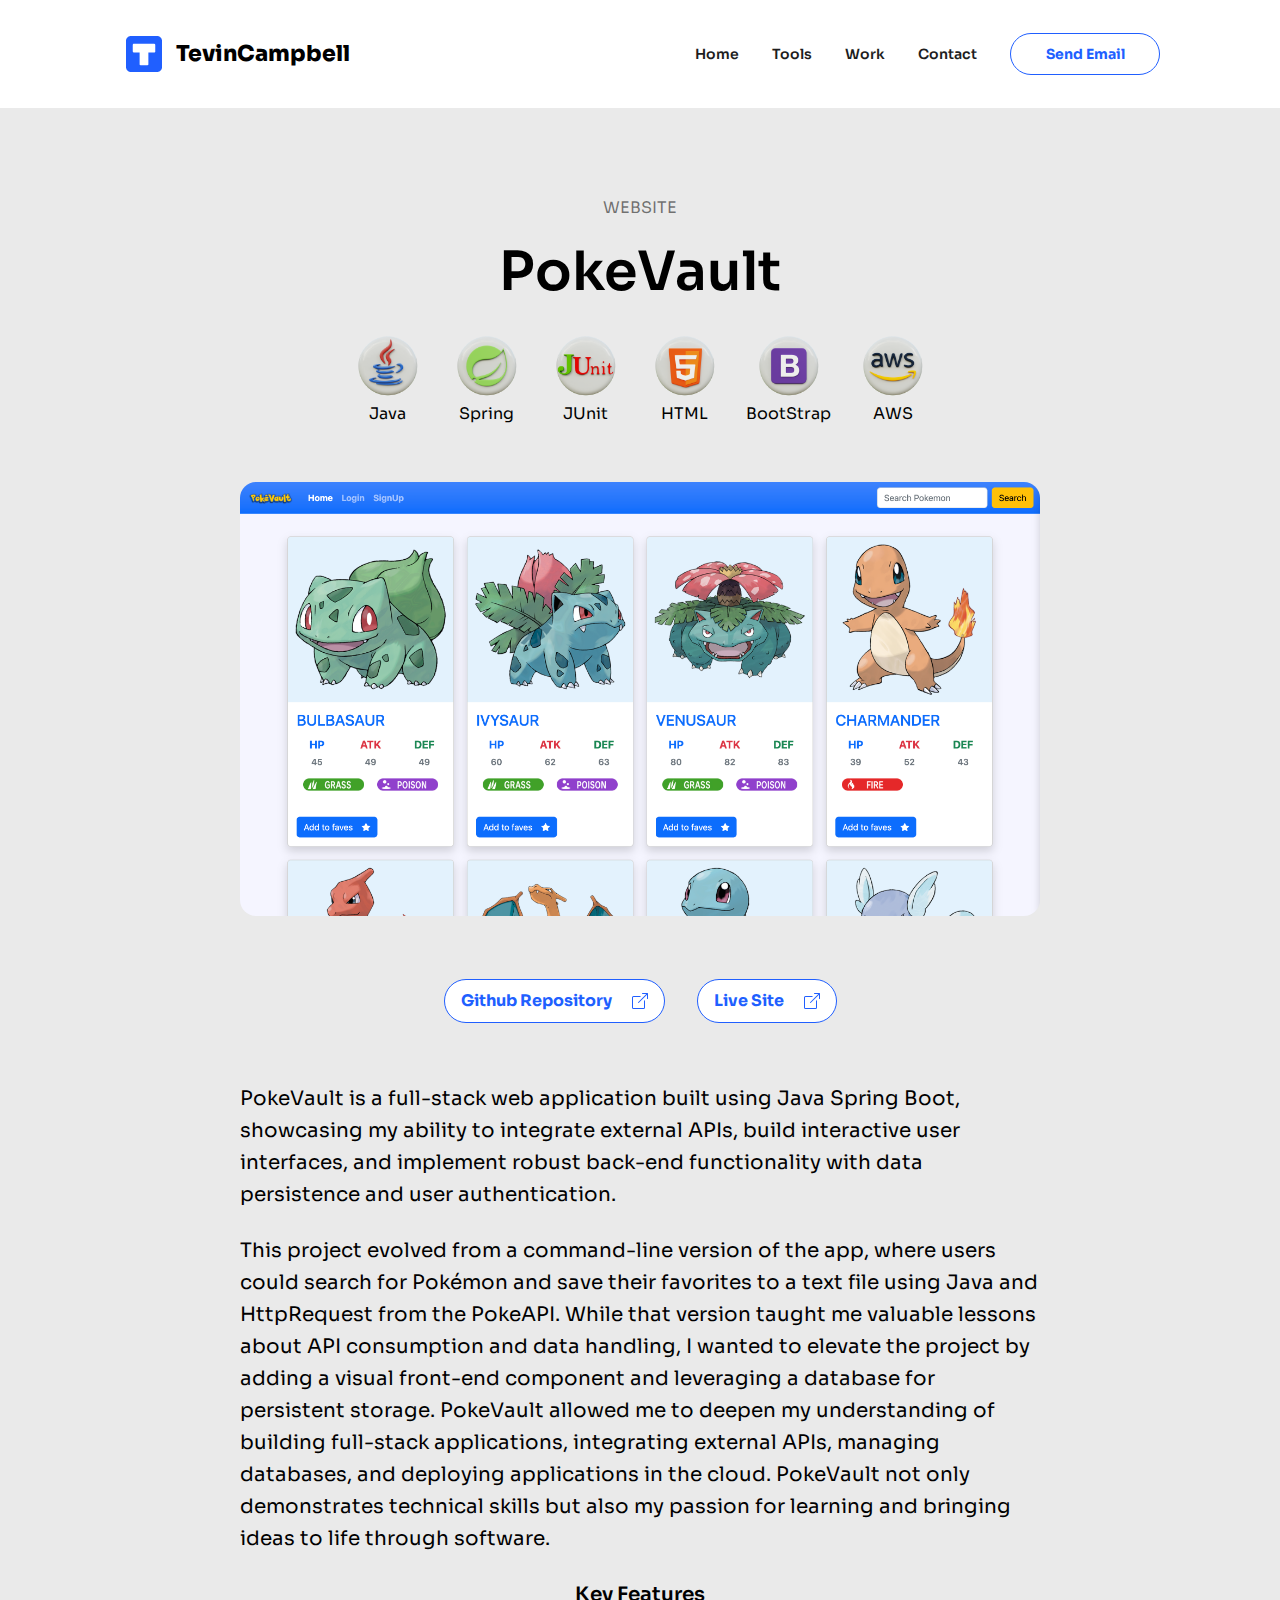
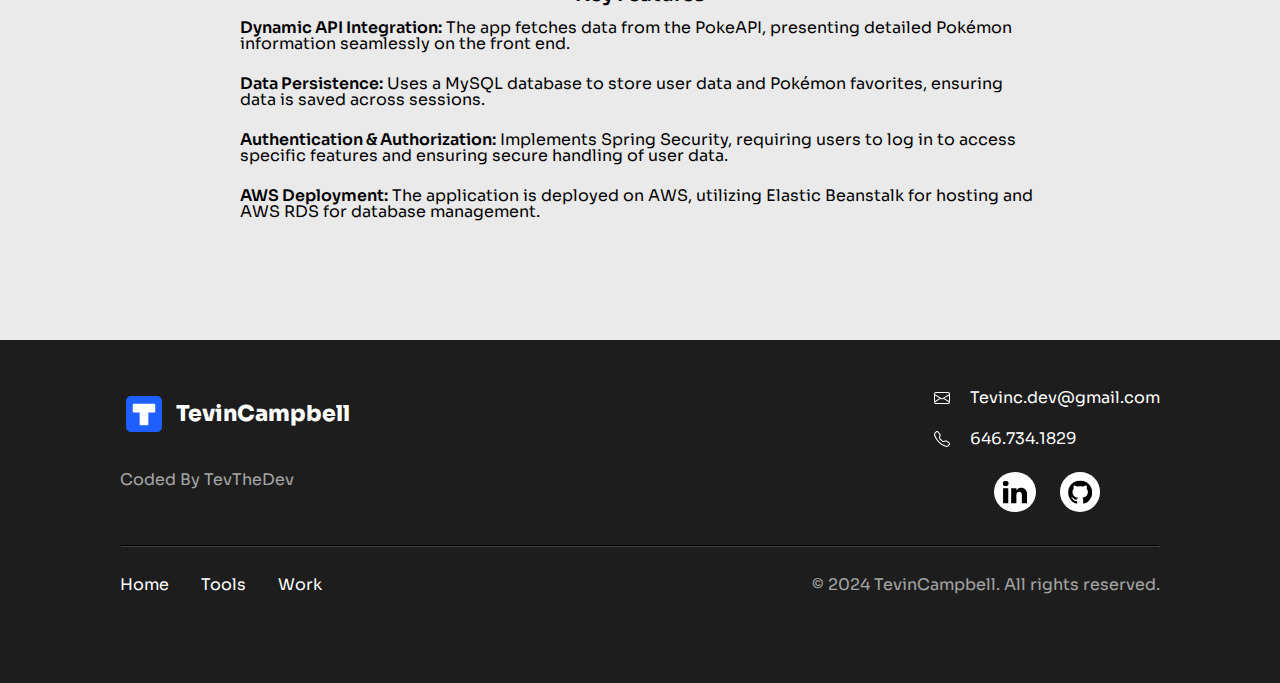
==== pokevault.html @ fb7ffdbb "Add project styles and layout enhancements for project section" ====
<!DOCTYPE html>
<html lang="en">
  <head>
    <meta charset="UTF-8" />
    <meta name="viewport" content="width=device-width, initial-scale=1.0" />
    <link rel="stylesheet" href="css/styles.css" />
    <link rel="stylesheet" href="css/project-styles.css" />

    <link rel="shortcut icon" href="images/tev-logo.png" type="image/x-icon" />
    <title>PokeVault</title>
  </head>
  <body>
    <nav>
      <div class="container" id="navbar">
        <div class="nav-left">
          <img src="images/tev-logo.png" alt="" />
          <p>TevinCampbell</p>
        </div>
        <div class="nav-right">
          <ul class="navbar-links">
            <li><a href="#">Home</a></li>
            <li><a href="#tools">Tools</a></li>
            <li><a href="#projects">Work</a></li>
            <li><a href="#contact">Contact</a></li>
            <li>
              <a href="mailto:tevinc.dev@gmail.com" class="email-btn"
                >Send Email</a
              >
            </li>
          </ul>
          <div class="hamburger">
            <span class="bar"></span>
            <span class="bar"></span>
            <span class="bar"></span>
          </div>
        </div>
      </div>
    </nav>
    <main>
      <div class="main-container">
        <div class="project-container">
          <p class="project-type">WEBSITE</p>
          <h1>PokeVault</h1>
          <div class="project-tools">
            <div class="project-tool">
              <img src="images/java.png" alt="" />
              <p>Java</p>
            </div>
            <div class="project-tool">
              <img src="images/spring.png" alt="" />
              <p>Spring</p>
            </div>
            <div class="project-tool">
              <img src="/images/junit.png" alt="" />
              <p>JUnit</p>
            </div>
            <div class="project-tool">
              <img src="images/html.png" alt="" />
              <p>HTML</p>
            </div>
            <div class="project-tool">
              <img src="images/bootstrap.png" alt="" />
              <p>BootStrap</p>
            </div>
            <div class="project-tool">
              <img src="images/aws.png" alt="" />
              <p>AWS</p>
            </div>
          </div>
          <img src="images/pokedex-ss.png" alt="" class="project-img" />
          <div class="project-links">
            <a href="https://github.com/SidwellCampbell/PokeVault"
              >Github Repository<svg
                xmlns="http://www.w3.org/2000/svg"
                width="16"
                height="16"
                fill="currentColor"
                class="bi bi-box-arrow-up-right"
                viewBox="0 0 16 16"
              >
                <path
                  fill-rule="evenodd"
                  d="M8.636 3.5a.5.5 0 0 0-.5-.5H1.5A1.5 1.5 0 0 0 0 4.5v10A1.5 1.5 0 0 0 1.5 16h10a1.5 1.5 0 0 0 1.5-1.5V7.864a.5.5 0 0 0-1 0V14.5a.5.5 0 0 1-.5.5h-10a.5.5 0 0 1-.5-.5v-10a.5.5 0 0 1 .5-.5h6.636a.5.5 0 0 0 .5-.5"
                />
                <path
                  fill-rule="evenodd"
                  d="M16 .5a.5.5 0 0 0-.5-.5h-5a.5.5 0 0 0 0 1h3.793L6.146 9.146a.5.5 0 1 0 .708.708L15 1.707V5.5a.5.5 0 0 0 1 0z"
                /></svg
            ></a>
            <a
              href="http://pokevault-env-1.eba-rbgrgpij.us-east-2.elasticbeanstalk.com/"
              >Live Site<svg
                xmlns="http://www.w3.org/2000/svg"
                width="16"
                height="16"
                fill="currentColor"
                class="bi bi-box-arrow-up-right"
                viewBox="0 0 16 16"
              >
                <path
                  fill-rule="evenodd"
                  d="M8.636 3.5a.5.5 0 0 0-.5-.5H1.5A1.5 1.5 0 0 0 0 4.5v10A1.5 1.5 0 0 0 1.5 16h10a1.5 1.5 0 0 0 1.5-1.5V7.864a.5.5 0 0 0-1 0V14.5a.5.5 0 0 1-.5.5h-10a.5.5 0 0 1-.5-.5v-10a.5.5 0 0 1 .5-.5h6.636a.5.5 0 0 0 .5-.5"
                />
                <path
                  fill-rule="evenodd"
                  d="M16 .5a.5.5 0 0 0-.5-.5h-5a.5.5 0 0 0 0 1h3.793L6.146 9.146a.5.5 0 1 0 .708.708L15 1.707V5.5a.5.5 0 0 0 1 0z"
                /></svg
            ></a>
          </div>
          <div class="project-text">
            <p>
              PokeVault is a full-stack web application built using Java Spring
              Boot, showcasing my ability to integrate external APIs, build
              interactive user interfaces, and implement robust back-end
              functionality with data persistence and user authentication.
            </p>
            <p>
              This project evolved from a command-line version of the app, where
              users could search for Pokémon and save their favorites to a text
              file using Java and HttpRequest from the PokeAPI. While that
              version taught me valuable lessons about API consumption and data
              handling, I wanted to elevate the project by adding a visual
              front-end component and leveraging a database for persistent
              storage. PokeVault allowed me to deepen my understanding of
              building full-stack applications, integrating external APIs,
              managing databases, and deploying applications in the cloud.
              PokeVault not only demonstrates technical skills but also my
              passion for learning and bringing ideas to life through software.
            </p>
          </div>
          <h2>Key Features</h2>
          <ul class="project-bullets">
            <li>
              <span class="bullet-heading">Dynamic API Integration:</span> The
              app fetches data from the PokeAPI, presenting detailed Pokémon
              information seamlessly on the front end.
            </li>
            <li>
              <span class="bullet-heading">Data Persistence:</span> Uses a MySQL
              database to store user data and Pokémon favorites, ensuring data
              is saved across sessions.
            </li>
            <li>
              <span class="bullet-heading"
                >Authentication & Authorization:</span
              >
              Implements Spring Security, requiring users to log in to access
              specific features and ensuring secure handling of user data.
            </li>
            <li>
              <span class="bullet-heading">AWS Deployment:</span> The
              application is deployed on AWS, utilizing Elastic Beanstalk for
              hosting and AWS RDS for database management.
            </li>
          </ul>
        </div>
      </div>
    </main>
    <section class="footer">
      <div class="container">
        <div class="footer-top">
          <div class="footer-top-left">
            <div class="footer-logo">
              <img src="/images/tev-logo.png" alt="" />
              <p>TevinCampbell</p>
            </div>
            <p class="tag">Coded By TevTheDev</p>
          </div>

          <div class="footer-top-right">
            <div class="contact-detail">
              <svg
                xmlns="http://www.w3.org/2000/svg"
                width="16"
                height="16"
                fill="currentColor"
                class="bi bi-envelope"
                viewBox="0 0 16 16"
              >
                <path
                  d="M0 4a2 2 0 0 1 2-2h12a2 2 0 0 1 2 2v8a2 2 0 0 1-2 2H2a2 2 0 0 1-2-2zm2-1a1 1 0 0 0-1 1v.217l7 4.2 7-4.2V4a1 1 0 0 0-1-1zm13 2.383-4.708 2.825L15 11.105zm-.034 6.876-5.64-3.471L8 9.583l-1.326-.795-5.64 3.47A1 1 0 0 0 2 13h12a1 1 0 0 0 .966-.741M1 11.105l4.708-2.897L1 5.383z"
                />
              </svg>
              <p>Tevinc.dev@gmail.com</p>
            </div>

            <div class="contact-detail">
              <svg
                xmlns="http://www.w3.org/2000/svg"
                width="16"
                height="16"
                fill="currentColor"
                class="bi bi-telephone"
                viewBox="0 0 16 16"
              >
                <path
                  d="M3.654 1.328a.678.678 0 0 0-1.015-.063L1.605 2.3c-.483.484-.661 1.169-.45 1.77a17.6 17.6 0 0 0 4.168 6.608 17.6 17.6 0 0 0 6.608 4.168c.601.211 1.286.033 1.77-.45l1.034-1.034a.678.678 0 0 0-.063-1.015l-2.307-1.794a.68.68 0 0 0-.58-.122l-2.19.547a1.75 1.75 0 0 1-1.657-.459L5.482 8.062a1.75 1.75 0 0 1-.46-1.657l.548-2.19a.68.68 0 0 0-.122-.58zM1.884.511a1.745 1.745 0 0 1 2.612.163L6.29 2.98c.329.423.445.974.315 1.494l-.547 2.19a.68.68 0 0 0 .178.643l2.457 2.457a.68.68 0 0 0 .644.178l2.189-.547a1.75 1.75 0 0 1 1.494.315l2.306 1.794c.829.645.905 1.87.163 2.611l-1.034 1.034c-.74.74-1.846 1.065-2.877.702a18.6 18.6 0 0 1-7.01-4.42 18.6 18.6 0 0 1-4.42-7.009c-.362-1.03-.037-2.137.703-2.877z"
                />
              </svg>
              <p>646.734.1829</p>
            </div>

            <div class="social-icons">
              <a href="https://www.linkedin.com/in/tevcamp/" target="_blank">
                <svg
                  xmlns="http://www.w3.org/2000/svg"
                  width="28"
                  height="26"
                  viewBox="0 0 28 26"
                  fill="none"
                >
                  <g clip-path="url(#clip0_110_43)">
                    <path
                      d="M6.80686 25.5293V8.86024H1.15695V25.5293H6.80686ZM3.98264 6.583C5.95286 6.583 7.17923 5.30301 7.17923 3.70345C7.14252 2.06782 5.95293 0.823364 4.02002 0.823364C2.08742 0.823364 0.823608 2.06785 0.823608 3.70345C0.823608 5.30308 2.04968 6.583 3.94575 6.583H3.98246H3.98264ZM9.93407 25.5293H15.584V16.2205C15.584 15.7223 15.6207 15.2246 15.7699 14.8685C16.1783 13.8731 17.108 12.8422 18.6687 12.8422C20.7132 12.8422 21.5311 14.3708 21.5311 16.6116V25.5291H27.1806V15.9713C27.1806 10.8512 24.3933 8.4689 20.676 8.4689C17.6281 8.4689 16.2898 10.1396 15.5464 11.2774H15.5841V8.85989H9.93419C10.0083 10.424 9.93419 25.5289 9.93419 25.5289L9.93407 25.5293Z"
                      fill="black"
                    />
                  </g>
                  <defs>
                    <clipPath id="clip0_110_43">
                      <rect
                        width="26.3529"
                        height="24.7059"
                        fill="white"
                        transform="translate(0.82373 0.823425)"
                      />
                    </clipPath>
                  </defs></svg
              ></a>
              <a href="https://github.com/sidwellcampbell" target="_blank"
                ><svg
                  xmlns="http://www.w3.org/2000/svg"
                  width="37"
                  height="36"
                  viewBox="0 0 37 36"
                  fill="none"
                >
                  <g clip-path="url(#clip0_110_47)">
                    <path
                      fill-rule="evenodd"
                      clip-rule="evenodd"
                      d="M18.2793 0.800049C8.27376 0.800049 0.185242 8.82088 0.185242 18.7437C0.185242 26.6756 5.36783 33.3898 12.5575 35.7661C13.4564 35.9448 13.7856 35.38 13.7856 34.905C13.7856 34.489 13.756 33.0631 13.756 31.5774C8.72265 32.6471 7.6745 29.4384 7.6745 29.4384C6.86561 27.3588 5.66709 26.8244 5.66709 26.8244C4.01969 25.7251 5.78709 25.7251 5.78709 25.7251C7.6145 25.844 8.57339 27.567 8.57339 27.567C10.1908 30.2999 12.7971 29.5278 13.8456 29.0523C13.9952 27.8937 14.4749 27.0916 14.9841 26.6461C10.9697 26.2301 6.74598 24.6854 6.74598 17.7929C6.74598 15.8322 7.4645 14.228 8.60302 12.9804C8.42339 12.5349 7.79413 10.6927 8.78302 8.22697C8.78302 8.22697 10.3108 7.75156 13.7556 10.0688C15.2305 9.67607 16.7514 9.47626 18.2793 9.47458C19.8071 9.47458 21.3645 9.68276 22.8026 10.0688C26.2478 7.75156 27.7756 8.22697 27.7756 8.22697C28.7645 10.6927 28.1349 12.5349 27.9552 12.9804C29.1238 14.228 29.8126 15.8322 29.8126 17.7929C29.8126 24.6854 25.5889 26.2002 21.5445 26.6461C22.2038 27.2105 22.7726 28.2798 22.7726 29.9733C22.7726 32.3795 22.743 34.3107 22.743 34.9046C22.743 35.38 23.0726 35.9448 23.9712 35.7665C31.1608 33.3894 36.3434 26.6756 36.3434 18.7437C36.373 8.82088 28.2549 0.800049 18.2793 0.800049Z"
                      fill="black"
                    />
                  </g>
                  <defs>
                    <clipPath id="clip0_110_47">
                      <rect
                        width="36.2963"
                        height="35"
                        fill="white"
                        transform="translate(0.185242 0.800049)"
                      />
                    </clipPath>
                  </defs></svg
              ></a>
            </div>
          </div>
        </div>

        <hr />

        <div class="footer-bottom">
          <ul class="footer-links">
            <li><a href="#">Home</a></li>
            <li><a href="#">Tools</a></li>
            <li><a href="#">Work</a></li>
          </ul>
          <p>© 2024 TevinCampbell. All rights reserved.</p>
        </div>
      </div>
    </section>
    <script src="/js/script.js"></script>
  </body>
</html>
---- css/styles.css ----
@import url("https://fonts.googleapis.com/css2?family=Sora:wght@100..800&display=swap");
*,
*:before,
*:after {
  box-sizing: border-box;
}

html,
body,
div,
span,
object,
iframe,
figure,
h1,
h2,
h3,
h4,
h5,
h6,
p,
blockquote,
pre,
a,
code,
em,
img,
small,
strike,
strong,
sub,
sup,
tt,
b,
u,
i,
ol,
ul,
li,
fieldset,
form,
label,
table,
caption,
tbody,
tfoot,
thead,
tr,
th,
td,
main,
canvas,
embed,
footer,
header,
nav,
section,
video {
  margin: 0;
  padding: 0;
  border: 0;
  font: inherit;
  vertical-align: baseline;
  text-rendering: optimizeLegibility;
  -webkit-font-smoothing: antialiased;
  -webkit-text-size-adjust: none;
     -moz-text-size-adjust: none;
          text-size-adjust: none;
}

html {
  font-size: 62.5%;
}

footer,
header,
nav,
section,
main {
  display: block;
}

body {
  line-height: 1;
}

ol,
ul {
  list-style: none;
}

blockquote,
q {
  quotes: none;
}

blockquote:before,
blockquote:after,
q:before,
q:after {
  content: "";
  content: none;
}

table {
  border-collapse: collapse;
  border-spacing: 0;
}

input {
  border-radius: 0;
}

body {
  font-size: 1.6rem;
  font-family: "Sora", sans-serif;
  margin: 0 auto;
}

.container {
  max-width: 144rem;
  margin: 0 auto;
}

.nav-left,
.navbar-links {
  display: flex;
  align-items: center;
}

nav {
  background-color: #ffffff;
  width: 100%;
  position: fixed;
}
nav .container {
  display: flex;
  justify-content: space-between;
  align-items: center;
  height: auto;
  padding: 3rem 12rem;
  transition: all 0.3s;
  z-index: 10;
  gap: 10rem;
}
nav .container .hamburger {
  display: none;
  cursor: pointer;
}
nav .container .hamburger .bar {
  display: block;
  width: 3rem;
  height: 0.3rem;
  margin: 0.5rem auto;
  transition: all 0.3s ease-in-out;
  background-color: black;
}

.nav-left {
  gap: 0.8rem;
}
.nav-left p {
  font-size: 2.2rem;
  font-weight: 800;
  line-height: 120%;
  display: flex;
  align-items: center;
}
.nav-left p p {
  color: #1d1d1d;
}

.nav-right {
  margin-left: auto;
}

.navbar-links {
  align-items: center;
  gap: 3.3rem;
}
.navbar-links a {
  color: #1d1d1d;
  text-decoration: none;
  font-size: 1.4rem;
  font-weight: 600;
}
.navbar-links a:hover {
  text-decoration: underline;
}
.navbar-links .email-btn {
  display: flex;
  align-items: flex-end;
  justify-content: center;
  color: #205fff;
  font-weight: 700;
  padding: 1.3rem 1.6rem;
  border: 1px solid #205fff;
  border-radius: 50px;
  width: 15rem;
}

.hero {
  padding-top: 10.8rem;
  background-color: #eaeaea;
  width: 100vw;
  height: 100vh;
  gap: 3.8rem;
  justify-content: space-between;
  align-items: center;
}
.hero .container {
  display: flex;
  justify-content: space-between;
  height: auto;
  padding: 3rem 12rem;
  align-items: center;
}
.hero h1 {
  font-size: 8.4rem;
  font-weight: 800;
  line-height: 120%;
  margin-bottom: 4.8rem;
}
.hero p {
  font-size: 2rem;
  font-weight: 400;
  line-height: 160%;
  margin-bottom: 4.8rem;
}
.hero a {
  text-decoration: none;
}
.hero .hero-text {
  flex: 1 1 50%;
}
.hero .hero-img {
  flex: 1 1 50%;
}
.hero .hero-img img {
  margin-top: -3rem;
  width: 100%;
  min-width: 50rem;
  height: auto;
}

.hero-links {
  display: flex;
  gap: 5.6rem;
  font-size: 1.6rem;
  align-items: center;
}
.hero-links .hero-email-btn {
  padding: 1.6rem 3.2rem;
  border-radius: 7rem;
  display: flex;
  gap: 4.2rem;
  align-items: center;
  transition: all 0.3s;
  font-weight: 700;
  background-color: #205fff;
  color: #ffffff;
}
.hero-links .hero-email-btn:hover {
  background-color: #1a4ccc;
}
.hero-links .hero-email-btn img {
  width: 2.4rem;
  height: 2.4rem;
}
.hero-links .resume-link {
  color: #205fff;
  font-weight: 600;
  transition: all 3s;
}
.hero-links .resume-link:hover {
  text-decoration: underline;
}

.about {
  background-color: #1d1d1d;
  color: #ffffff;
}
.about .container {
  padding: 14rem 12rem;
}
.about .about-flex-container {
  display: flex;
  gap: 6rem;
}
.about .about-left {
  display: flex;
  flex-direction: column;
  gap: 4.8rem;
  width: 50%;
}
.about .about-right {
  width: 50%;
  align-self: stretch;
}
.about .about-heading {
  color: rgba(255, 255, 255, 0.6);
  font-size: 1.6rem;
  font-weight: 400;
  line-height: 140%;
  margin-bottom: 3.2rem;
}
.about .about-intro {
  font-size: 5.2rem;
  font-weight: 600;
  line-height: 6rem;
}
.about .about-intro .about-span1 {
  color: #ff205f;
}
.about .about-intro .about-span2 {
  color: #5fff20;
}
.about .about-body {
  font-size: 2rem;
  line-height: 160%;
  font-weight: 400;
  margin-bottom: 4rem;
}
.about .social-icons {
  display: flex;
  gap: 2.4rem;
}
.about .social-icons svg {
  height: 5rem;
  width: auto;
  background-color: #205fff;
  padding: 1rem;
  border-radius: 50%;
  overflow: visible;
}

.tools .container {
  padding: 14rem 12rem;
}
.tools h2 {
  font-size: 1.6rem;
  font-weight: 400;
  line-height: 140%;
  text-align: center;
  color: rgba(29, 29, 29, 0.5);
  margin-bottom: 1.6rem;
}
.tools h3 {
  font-size: 5.4rem;
  font-weight: 600;
  text-align: center;
  line-height: 6.4rem;
  margin-bottom: 4.8rem;
}
.tools .tool-bar {
  display: flex;
  padding: 1.6rem;
  background-color: #efefef;
  border-radius: 5rem;
  justify-content: space-around;
  gap: 3.2rem;
  margin-bottom: 6.8rem;
}
.tools button {
  color: #205fff;
  font-size: 1.8rem;
  font-weight: 600;
  line-height: 140%;
  letter-spacing: -0.04rem;
  border-style: none;
  padding: 1.3rem 2rem;
  cursor: pointer;
  flex-grow: 1;
}
.tools .hidden {
  display: none;
}
.tools .selected {
  background-color: #205fff;
  color: #ffffff;
  border-radius: 70px;
}

.tool-grid {
  display: grid;
  gap: 4rem 4.8rem;
  grid-template-columns: repeat(6, 1fr);
  justify-content: center;
  align-items: center;
}

.tool-card {
  display: flex;
  flex-direction: column;
  align-items: center;
}
.tool-card img {
  width: 10rem;
  height: 10rem;
  margin-bottom: 0.8rem;
}
.tool-card p {
  color: #1d1d1d;
  font-size: 2rem;
  letter-spacing: -0.2px;
  text-align: center;
}

.projects {
  background-color: #eaeaea;
}
.projects .container {
  padding: 14rem 12rem;
}
.projects h2 {
  text-align: center;
  font-size: 1.6rem;
  color: rgba(29, 29, 29, 0.5);
  line-height: 140%;
  margin-bottom: 1.3rem;
}
.projects h3 {
  text-align: center;
  font-size: 4.8rem;
  font-weight: 700;
  line-height: 5.8rem;
  letter-spacing: 0.264rem;
  color: #1d1d1d;
  margin-bottom: 6rem;
}

.project-grid {
  display: grid;
  grid-template-columns: repeat(2, 50%);
  gap: 3rem;
}
.project-grid a {
  text-decoration: none;
}
.project-grid .project-card {
  display: flex;
  background-color: #ffffff;
  border-radius: 2rem;
  gap: 2.1rem;
  align-items: center;
  transition: all 0.3s;
  width: auto;
}
.project-grid .project-card:hover {
  box-shadow: 0px 0px 20px rgba(0, 0, 0, 0.1);
  transform: translateY(-0.5rem);
  cursor: pointer;
}
.project-grid .project-card img {
  width: 30rem;
  height: 22rem;
  border-radius: 2rem;
}
.project-grid .project-card .project-text {
  display: flex;
  flex-direction: column;
  gap: 1.3rem;
}
.project-grid .project-card .project-tools {
  display: flex;
  gap: 1rem;
}
.project-grid .project-card .project-tools img {
  width: 2.4rem;
  height: 2.4rem;
}
.project-grid .project-card .project-type {
  color: #205fff;
  font-size: 1.6rem;
}
.project-grid .project-card .project-title {
  font-size: 2rem;
  font-weight: 700;
  letter-spacing: 0.02rem;
  color: #1d1d1d;
}
.project-grid .project-card .project-desc {
  font-size: 1.6rem;
  line-height: 2.3rem;
  color: #1d1d1d;
}

.call-to-action {
  display: flex;
  justify-content: center;
  background-color: #1d1d1d;
}
.call-to-action .cta-container {
  display: flex;
  flex-direction: column;
  align-items: center;
  background-color: #205fff;
  border-radius: 3.5rem;
  color: #ffffff;
  padding: 5.9rem 34.9rem;
  margin-top: -7rem;
  margin-bottom: 7.1rem;
  width: 90%;
  height: 40rem;
}
.call-to-action h2 {
  font-size: 6.4rem;
  font-weight: 700;
  line-height: 6.5rem;
  margin-bottom: 2rem;
  letter-spacing: -5.5%;
}
.call-to-action p {
  font-size: 2rem;
  line-height: 2.8rem;
  margin-bottom: 3.6rem;
}
.call-to-action a {
  padding: 1.6rem 3.2rem;
  border-radius: 7rem;
  display: flex;
  gap: 4.2rem;
  align-items: center;
  transition: all 0.3s;
  font-weight: 700;
  text-decoration: none;
  background-color: #ffffff;
  padding: 1.6rem 3.2rem;
  border-radius: 7rem;
  font-weight: 700;
  color: #1d1d1d;
  width: 23rem;
  font-size: 1.6rem;
}
.call-to-action a img {
  width: 2.4rem;
  height: 2.4rem;
}

.footer {
  background-color: #1d1d1d;
}
.footer .container {
  padding: 0 12rem 9rem 12rem;
}
.footer .footer-top {
  display: flex;
  justify-content: space-between;
}
.footer .footer-top .footer-logo {
  font-size: 2.2rem;
  font-weight: 800;
  line-height: 120%;
  display: flex;
  align-items: center;
  gap: 0.8rem;
  margin-bottom: 3rem;
}
.footer .footer-top .footer-logo p {
  color: #ffffff;
}
.footer .footer-top .tag {
  font-size: 1.6rem;
  line-height: 153.5%;
  color: #fff;
  opacity: 0.6;
}
.footer .footer-top-right {
  color: #fff;
  display: flex;
  flex-direction: column;
  align-items: flex-start;
  gap: 2.5rem;
}
.footer .footer-top-right .contact-detail {
  display: flex;
  gap: 2rem;
}
.footer .footer-top-right .social-icons {
  display: flex;
  gap: 2.4rem;
  justify-content: center;
  width: 100%;
}
.footer .footer-top-right .social-icons svg {
  height: 4rem;
  width: auto;
  background-color: #fff;
  padding: 0.8rem;
  border-radius: 50%;
  overflow: visible;
  fill: black;
}
.footer hr {
  height: 1px;
  border-color: #404040;
  margin: 3rem 0;
}
.footer .footer-bottom {
  display: flex;
}
.footer .footer-bottom ul {
  display: flex;
  gap: 3.2rem;
}
.footer .footer-bottom ul a {
  text-decoration: none;
  cursor: pointer;
  color: #fff;
}
.footer .footer-bottom p {
  color: #fff;
  opacity: 0.6;
  margin-left: auto;
}

@media (max-width: 1072px) {
  nav .container {
    padding: 3rem 4.5rem;
  }
  nav .navbar-links {
    gap: 2.4rem;
  }
  .hero {
    height: auto;
  }
  .hero .container {
    padding: 8rem 4.5rem;
  }
  .hero h1 {
    font-size: 5.6rem;
  }
  .hero p {
    font-size: 2rem;
  }
  .hero .hero-img img {
    min-width: 35rem;
  }
  .hero .hero-links {
    flex-direction: column;
    gap: 2.4rem;
    align-items: flex-start;
  }
  .about .container {
    padding: 8rem 4.5rem;
  }
  .about .about-flex-container {
    flex-direction: column;
    gap: 3.2rem;
  }
  .about .about-flex-container .about-left {
    width: 100%;
  }
  .about .about-flex-container .about-left .about-intro {
    font-size: 4rem;
    line-height: 5rem;
  }
  .about .about-flex-container .about-right {
    width: 100%;
  }
  .about .about-flex-container .about-right .about-body {
    font-size: 2rem;
  }
  .tools .container {
    padding: 8rem 4.5rem;
  }
  .tools .tool-bar {
    width: 100%;
    margin-bottom: 3.2rem;
  }
  .tools .tool-bar button {
    font-size: 1.6rem;
    padding: 1rem;
  }
  .tools .tool-grid {
    grid-template-columns: repeat(4, 1fr);
  }
  .projects .container {
    padding: 8rem 4.5rem;
  }
  .projects h3 {
    font-size: 4rem;
  }
  .projects .project-grid {
    display: flex;
    flex-direction: column;
    margin-bottom: 10rem;
  }
  .call-to-action .cta-container {
    padding: 8rem 4.5rem;
    width: 95%;
  }
  .footer .container {
    padding: 0 12rem 9rem 12rem;
  }
}
@media (max-width: 878px) {
  nav .container .hamburger {
    display: block;
  }
  nav .container .hamburger.active .bar:nth-child(2) {
    opacity: 0;
  }
  nav .container .hamburger.active .bar:nth-child(1) {
    transform: translateY(8px) rotate(45deg);
  }
  nav .container .hamburger.active .bar:nth-child(3) {
    transform: translateY(-8px) rotate(-45deg);
  }
  nav .container .navbar-links {
    position: fixed;
    left: -100%;
    top: 100px;
    flex-direction: column;
    background-color: #ffffff;
    text-align: center;
    transition: all 0.3s;
    width: 100%;
    gap: 1.6rem 0;
    padding-bottom: 2rem;
  }
  nav .container .navbar-links.active {
    left: 0;
  }
}
@media (max-width: 768px) {
  .tools .tool-bar {
    gap: 1.6rem;
  }
  .tools .tool-bar button {
    padding: 0;
    font-size: 1.5rem;
    display: inline-block;
  }
}
@media (max-width: 600px) {
  nav .container {
    padding: 1.4rem 2rem;
  }
  nav .container .navbar-links {
    position: fixed;
    left: -100%;
    top: 65px;
  }
  nav .container .navbar-links.active {
    left: 0;
  }
  nav .container img {
    height: 4rem;
    width: 4rem;
  }
  .hero {
    padding-top: 6rem;
  }
  .hero .container {
    flex-direction: column;
    text-align: center;
    padding: 4rem 2.4rem;
  }
  .hero .container h1 {
    font-size: 4.8rem;
    margin-bottom: 2rem;
    font-weight: 700;
    padding-top: 0;
  }
  .hero .container p {
    margin-bottom: 2.8rem;
  }
  .hero .container .hero-links {
    align-items: center;
    padding-bottom: 3rem;
  }
  .about .container {
    padding: 6rem 2.4rem;
  }
  .about .container .about-left .about-intro {
    font-size: 3.2rem;
    line-height: 4rem;
  }
  .about .container .about-right .about-body {
    font-size: 1.6rem;
  }
  .tools .container {
    padding: 6rem 2.4rem;
  }
  .tools h3 {
    font-size: 3.2rem;
  }
  .tools .tool-bar {
    display: none;
  }
  .tools .tool-grid {
    grid-template-columns: repeat(3, 1fr);
  }
  .projects .container {
    padding: 6rem 2.4rem;
  }
  .projects h3 {
    font-size: 3.2rem;
  }
  .projects .project-grid {
    display: flex;
    flex-direction: column;
    gap: 3rem;
  }
  .projects .project-grid .project-card {
    flex-direction: column;
    gap: 1.6rem;
  }
  .projects .project-grid .project-card > img:first-child {
    width: 100%;
  }
  .projects .project-grid .project-card .project-text {
    width: 100%;
    padding: 0 2rem 2rem 2rem;
  }
  .projects .project-grid .project-card .project-text .project-type {
    font-size: 1.4rem;
  }
  .projects .project-grid .project-card .project-text .project-title {
    font-size: 1.8rem;
  }
  .projects .project-grid .project-card .project-text .project-desc {
    font-size: 1.4rem;
  }
  .call-to-action .cta-container {
    padding: 4rem 0rem;
    width: 100%;
    border-radius: 0;
    text-align: center;
    height: 30rem;
  }
  .call-to-action .cta-container h2 {
    font-size: 4.8rem;
  }
  .footer .container {
    padding: 0 2.4rem 6rem 2.4rem;
  }
  .footer .footer-top {
    flex-direction: column;
    gap: 2.4rem;
    align-items: center;
    text-align: center;
  }
  .footer .footer-top .footer-logo {
    margin-bottom: 0;
  }
  .footer .footer-top-right .contact-detail {
    gap: 1.6rem;
  }
  .footer .footer-top-right .contact-detail:nth-of-type(2) {
    align-self: center;
  }
  .footer .footer-top-right .social-icons {
    justify-content: center;
  }
  .footer .footer-bottom {
    flex-direction: column;
    gap: 2.4rem;
  }
  .footer .footer-bottom ul {
    justify-content: space-around;
    gap: 1.6rem;
  }
  .footer .footer-bottom p {
    align-self: center;
    margin-left: 0;
  }
}
---- css/project-styles.css ----
.main-container {
  background-color: #eaeaea;
  padding: 20rem 12rem 12rem 12rem;
}
.main-container .project-container {
  padding: 0 12rem;
  justify-content: center;
  text-align: center;
}
.main-container .project-type {
  font-size: 1.6rem;
  color: rgba(29, 29, 29, 0.6117647059);
  margin-bottom: 2.4rem;
}
.main-container h1 {
  font-size: 5.4rem;
  line-height: 6.4rem;
  font-weight: 600;
  margin-bottom: 2.4rem;
}
.main-container .project-tools {
  display: flex;
  justify-content: center;
  gap: 2.4rem;
  margin-bottom: 6rem;
}
.main-container .project-tools img {
  width: 7.5rem;
}
.main-container .project-img {
  width: 100%;
  border-radius: 16px;
}
.main-container .project-links {
  display: flex;
  justify-content: center;
  gap: 3.2rem;
}
.main-container .project-links a {
  text-decoration: none;
  color: #205fff;
  font-weight: 700;
  border: 1px solid #205fff;
  padding: 1.3rem 1.6rem;
  border-radius: 50px;
  gap: 2rem;
  margin: 6rem 0 6rem 0;
  background-color: #fff;
  display: flex;
}
.main-container .project-text {
  font-size: 2rem;
  line-height: 3.2rem;
  display: flex;
  flex-direction: column;
  text-align: left;
  gap: 2.4rem;
}
.main-container h2 {
  margin-top: 3rem;
  margin-bottom: 1.5rem;
  font-size: 2rem;
  font-weight: 600;
}
.main-container .project-bullets {
  display: flex;
  flex-direction: column;
  align-items: flex-start;
  gap: 2.4rem;
}
.main-container .project-bullets li {
  text-align: left;
}
.main-container .project-bullets .bullet-heading {
  font-weight: 600;
}

.footer {
  padding-top: 5rem;
}
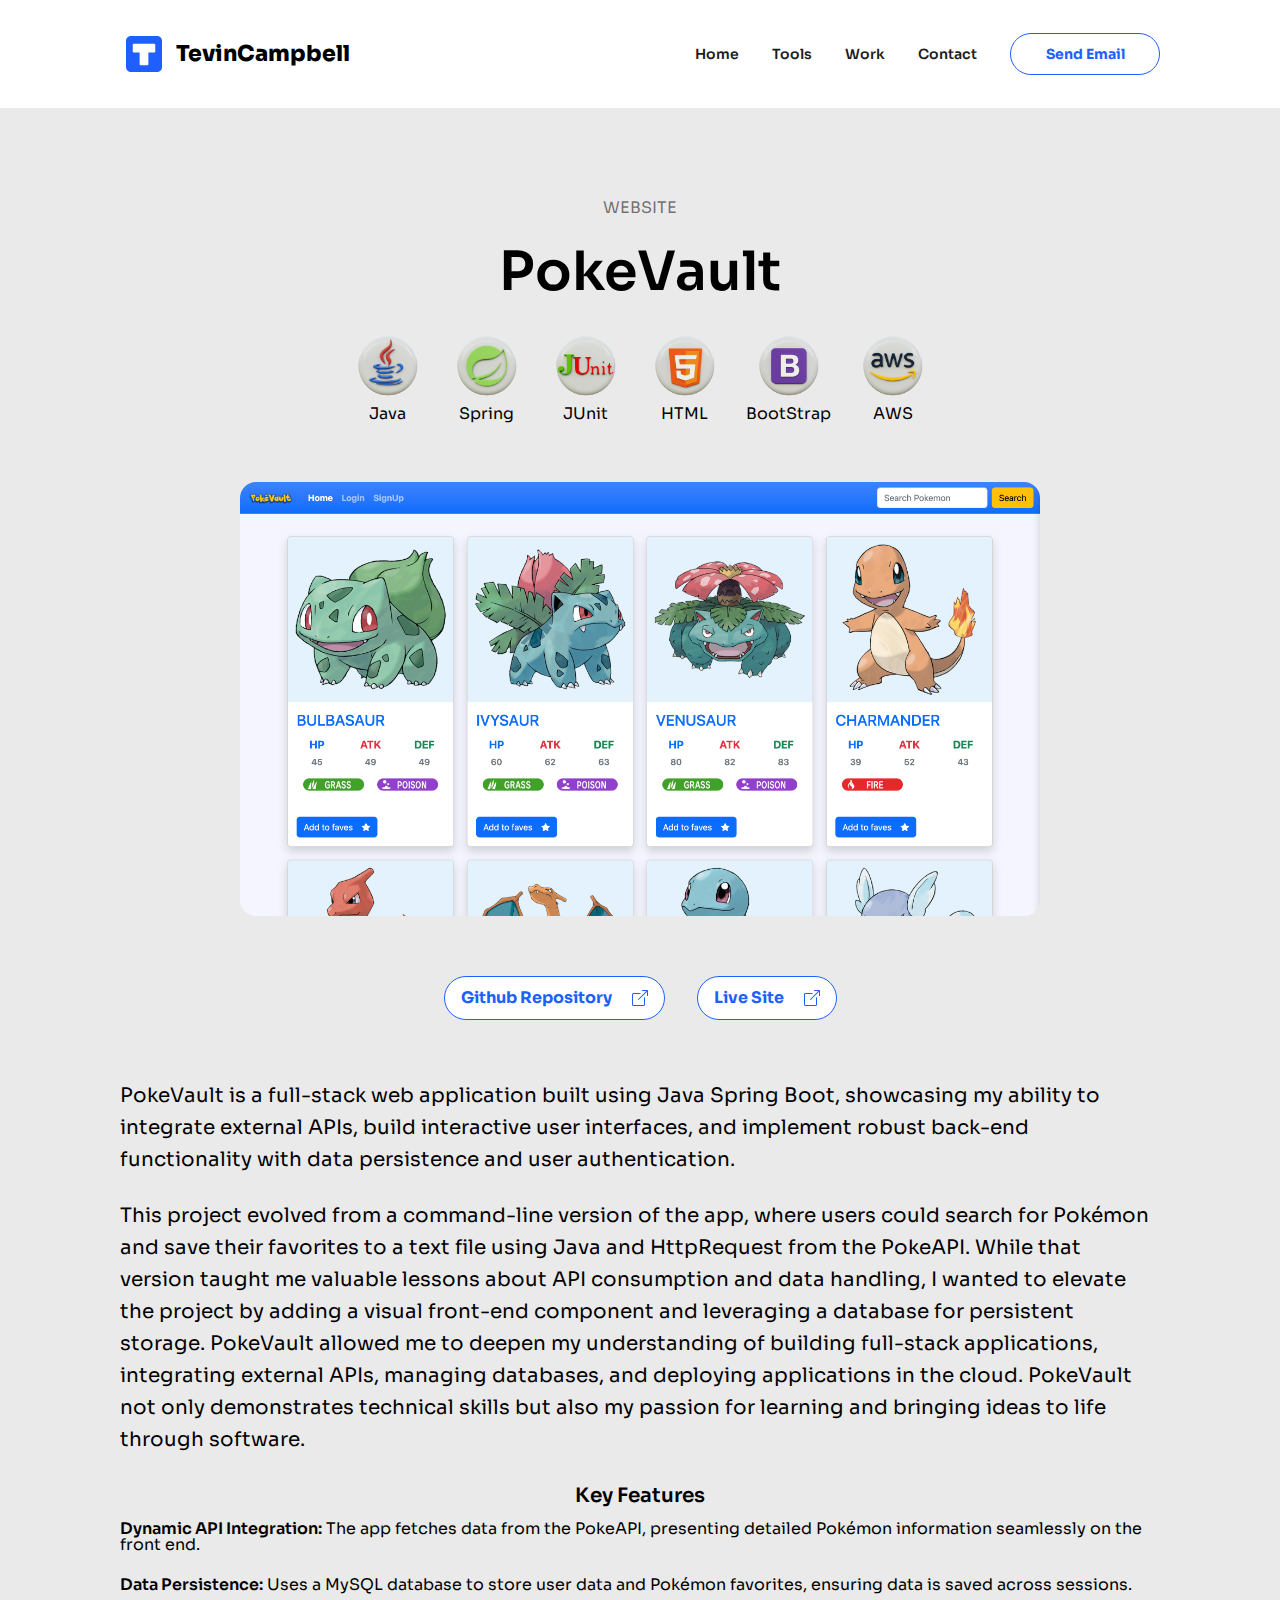
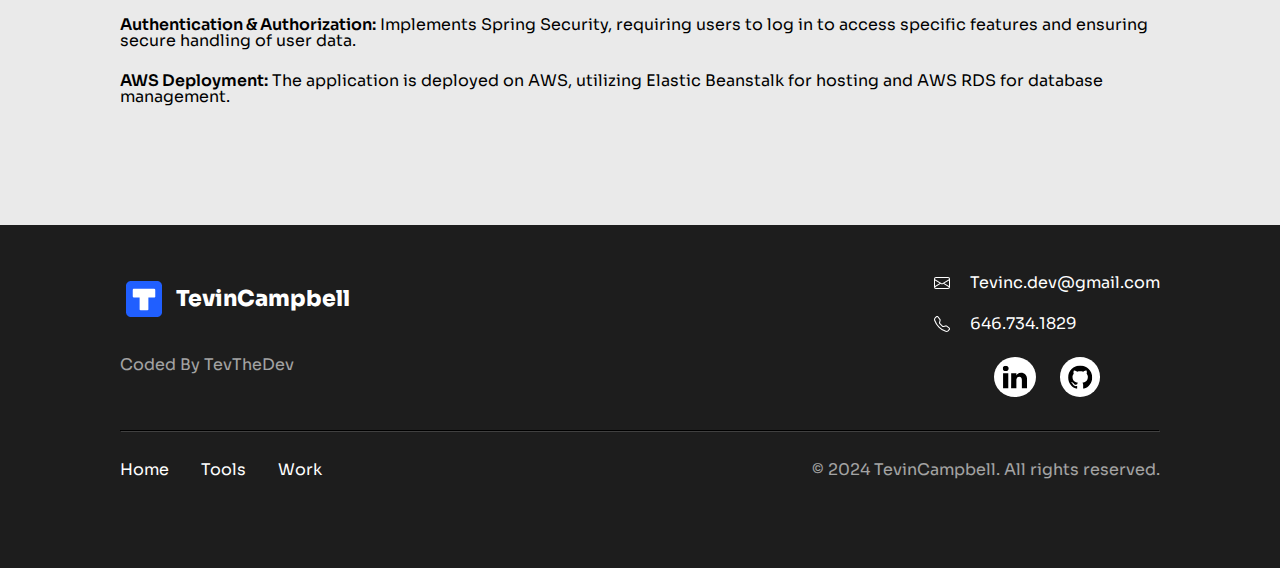
==== commit 9a1efe21: "Enhance project styles for improved layout and responsiveness, including new image container and med" ====
--- a/pokevault.html
+++ b/pokevault.html
@@ -67,7 +67,9 @@
               <p>AWS</p>
             </div>
           </div>
-          <img src="images/pokedex-ss.png" alt="" class="project-img" />
+          <div class="img-container">
+            <img src="images/pokedex-ss.png" alt="" class="project-img" />
+          </div>
           <div class="project-links">
             <a href="https://github.com/SidwellCampbell/PokeVault"
               >Github Repository<svg
@@ -107,53 +109,51 @@
                 /></svg
             ></a>
           </div>
-          <div class="project-text">
-            <p>
-              PokeVault is a full-stack web application built using Java Spring
-              Boot, showcasing my ability to integrate external APIs, build
-              interactive user interfaces, and implement robust back-end
-              functionality with data persistence and user authentication.
-            </p>
-            <p>
-              This project evolved from a command-line version of the app, where
-              users could search for Pokémon and save their favorites to a text
-              file using Java and HttpRequest from the PokeAPI. While that
-              version taught me valuable lessons about API consumption and data
-              handling, I wanted to elevate the project by adding a visual
-              front-end component and leveraging a database for persistent
-              storage. PokeVault allowed me to deepen my understanding of
-              building full-stack applications, integrating external APIs,
-              managing databases, and deploying applications in the cloud.
-              PokeVault not only demonstrates technical skills but also my
-              passion for learning and bringing ideas to life through software.
-            </p>
-          </div>
-          <h2>Key Features</h2>
-          <ul class="project-bullets">
-            <li>
-              <span class="bullet-heading">Dynamic API Integration:</span> The
-              app fetches data from the PokeAPI, presenting detailed Pokémon
-              information seamlessly on the front end.
-            </li>
-            <li>
-              <span class="bullet-heading">Data Persistence:</span> Uses a MySQL
-              database to store user data and Pokémon favorites, ensuring data
-              is saved across sessions.
-            </li>
-            <li>
-              <span class="bullet-heading"
-                >Authentication & Authorization:</span
-              >
-              Implements Spring Security, requiring users to log in to access
-              specific features and ensuring secure handling of user data.
-            </li>
-            <li>
-              <span class="bullet-heading">AWS Deployment:</span> The
-              application is deployed on AWS, utilizing Elastic Beanstalk for
-              hosting and AWS RDS for database management.
-            </li>
-          </ul>
-        </div>
+        </div>
+        <div class="project-text">
+          <p>
+            PokeVault is a full-stack web application built using Java Spring
+            Boot, showcasing my ability to integrate external APIs, build
+            interactive user interfaces, and implement robust back-end
+            functionality with data persistence and user authentication.
+          </p>
+          <p>
+            This project evolved from a command-line version of the app, where
+            users could search for Pokémon and save their favorites to a text
+            file using Java and HttpRequest from the PokeAPI. While that version
+            taught me valuable lessons about API consumption and data handling,
+            I wanted to elevate the project by adding a visual front-end
+            component and leveraging a database for persistent storage.
+            PokeVault allowed me to deepen my understanding of building
+            full-stack applications, integrating external APIs, managing
+            databases, and deploying applications in the cloud. PokeVault not
+            only demonstrates technical skills but also my passion for learning
+            and bringing ideas to life through software.
+          </p>
+        </div>
+        <h2>Key Features</h2>
+        <ul class="project-bullets">
+          <li>
+            <span class="bullet-heading">Dynamic API Integration:</span> The app
+            fetches data from the PokeAPI, presenting detailed Pokémon
+            information seamlessly on the front end.
+          </li>
+          <li>
+            <span class="bullet-heading">Data Persistence:</span> Uses a MySQL
+            database to store user data and Pokémon favorites, ensuring data is
+            saved across sessions.
+          </li>
+          <li>
+            <span class="bullet-heading">Authentication & Authorization:</span>
+            Implements Spring Security, requiring users to log in to access
+            specific features and ensuring secure handling of user data.
+          </li>
+          <li>
+            <span class="bullet-heading">AWS Deployment:</span> The application
+            is deployed on AWS, utilizing Elastic Beanstalk for hosting and AWS
+            RDS for database management.
+          </li>
+        </ul>
       </div>
     </main>
     <section class="footer">
--- a/css/project-styles.css
+++ b/css/project-styles.css
@@ -6,6 +6,7 @@
   padding: 0 12rem;
   justify-content: center;
   text-align: center;
+  margin: 0 auto;
 }
 .main-container .project-type {
   font-size: 1.6rem;
@@ -27,8 +28,14 @@
 .main-container .project-tools img {
   width: 7.5rem;
 }
+.main-container .img-container {
+  display: flex;
+  justify-content: center;
+  width: 100%;
+}
 .main-container .project-img {
   width: 100%;
+  min-width: 55rem;
   border-radius: 16px;
 }
 .main-container .project-links {
@@ -47,6 +54,8 @@
   margin: 6rem 0 6rem 0;
   background-color: #fff;
   display: flex;
+  justify-content: center;
+  align-items: center;
 }
 .main-container .project-text {
   font-size: 2rem;
@@ -61,6 +70,7 @@
   margin-bottom: 1.5rem;
   font-size: 2rem;
   font-weight: 600;
+  text-align: center;
 }
 .main-container .project-bullets {
   display: flex;
@@ -77,4 +87,38 @@
 
 .footer {
   padding-top: 5rem;
+}
+
+@media (max-width: 878px) {
+  .main-container {
+    padding: 4.5rem 6rem;
+  }
+  .main-container .project-type {
+    margin-top: 10rem;
+  }
+  .main-container h1 {
+    font-size: 4rem;
+    line-height: 5rem;
+  }
+}
+@media (max-width: 600px) {
+  .main-container {
+    padding: 3.2rem 2.5rem 6rem 2.5rem;
+  }
+  .main-container .project-container {
+    padding: 0;
+  }
+  .main-container .project-text {
+    font-size: 1.6rem;
+    line-height: 2rem;
+  }
+  .main-container .project-links a {
+    width: auto;
+  }
+  .main-container .project-tools img {
+    width: 5rem;
+  }
+  .main-container .project-img {
+    min-width: 40rem;
+  }
 }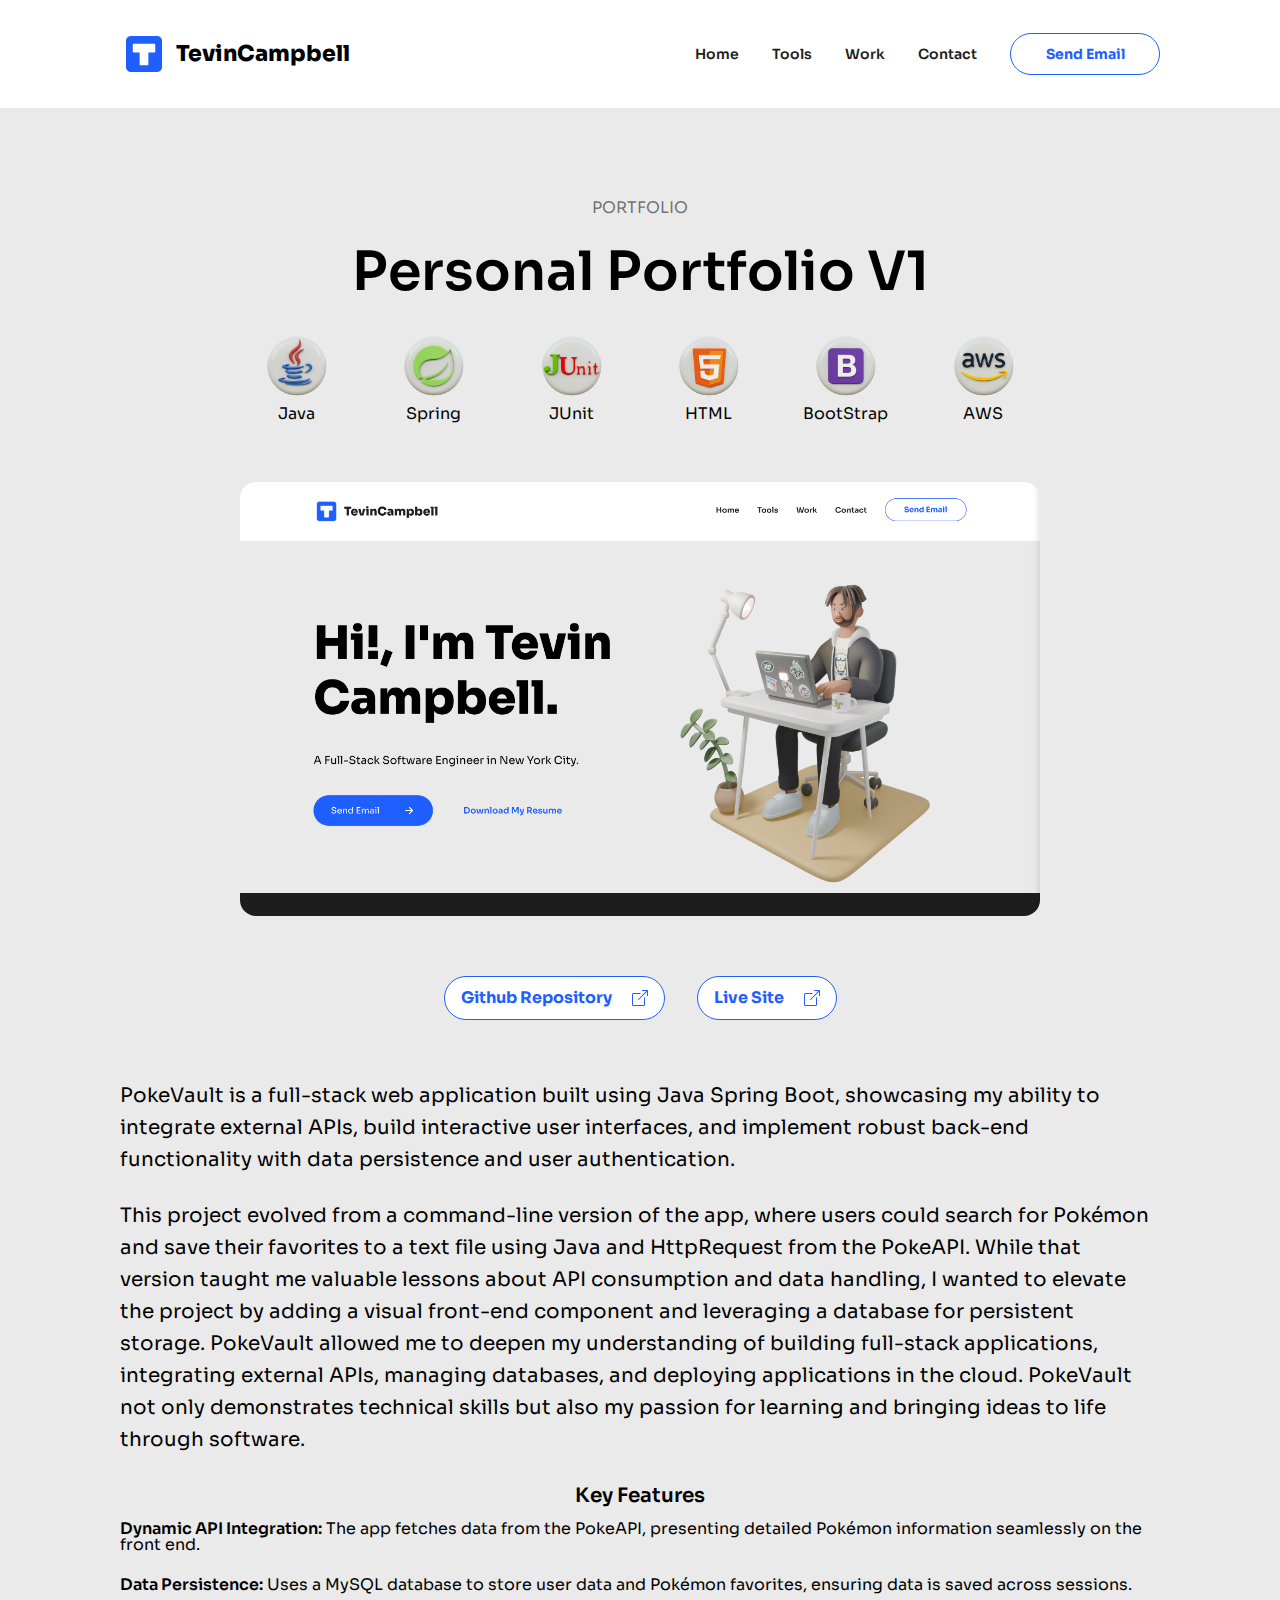
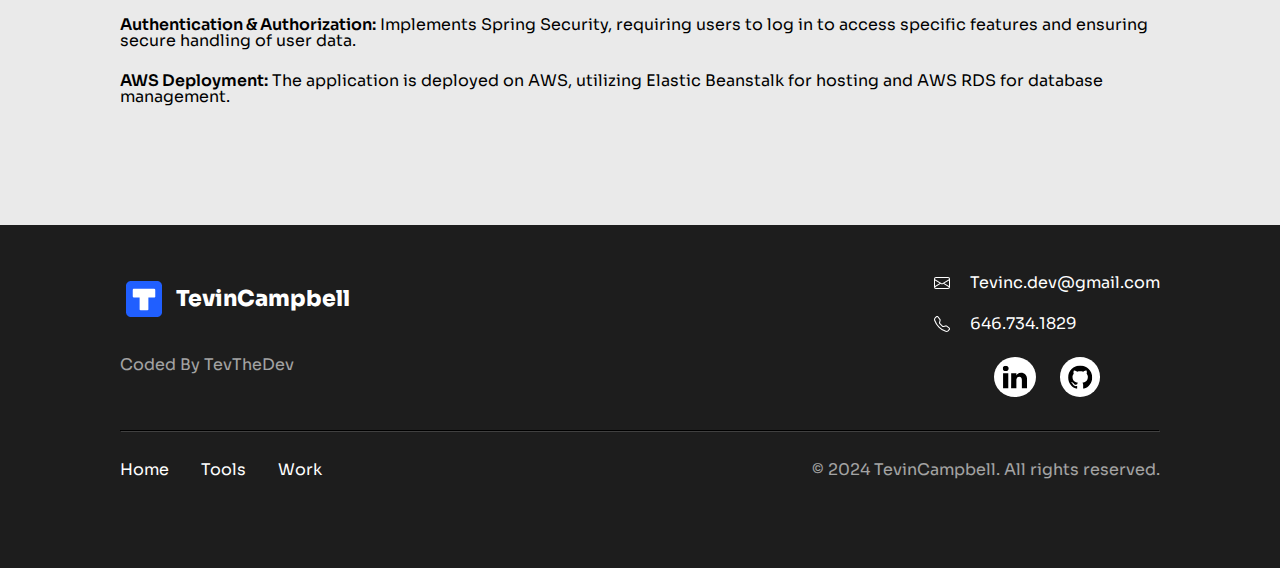
==== commit 7df8543e: "Update project details" ====
--- a/pokevault.html
+++ b/pokevault.html
@@ -18,7 +18,7 @@
         </div>
         <div class="nav-right">
           <ul class="navbar-links">
-            <li><a href="#">Home</a></li>
+            <li><a href="https://tevthedev.io">Home</a></li>
             <li><a href="#tools">Tools</a></li>
             <li><a href="#projects">Work</a></li>
             <li><a href="#contact">Contact</a></li>
@@ -39,8 +39,8 @@
     <main>
       <div class="main-container">
         <div class="project-container">
-          <p class="project-type">WEBSITE</p>
-          <h1>PokeVault</h1>
+          <p class="project-type">PORTFOLIO</p>
+          <h1>Personal Portfolio V1</h1>
           <div class="project-tools">
             <div class="project-tool">
               <img src="images/java.png" alt="" />
@@ -68,10 +68,10 @@
             </div>
           </div>
           <div class="img-container">
-            <img src="images/pokedex-ss.png" alt="" class="project-img" />
+            <img src="images/portvoliov1-ss.png" alt="" class="project-img" />
           </div>
           <div class="project-links">
-            <a href="https://github.com/SidwellCampbell/PokeVault"
+            <a href="https://github.com/SidwellCampbell/Portfolio-v1"
               >Github Repository<svg
                 xmlns="http://www.w3.org/2000/svg"
                 width="16"
@@ -89,8 +89,7 @@
                   d="M16 .5a.5.5 0 0 0-.5-.5h-5a.5.5 0 0 0 0 1h3.793L6.146 9.146a.5.5 0 1 0 .708.708L15 1.707V5.5a.5.5 0 0 0 1 0z"
                 /></svg
             ></a>
-            <a
-              href="http://pokevault-env-1.eba-rbgrgpij.us-east-2.elasticbeanstalk.com/"
+            <a href="https://tevthe.dev"
               >Live Site<svg
                 xmlns="http://www.w3.org/2000/svg"
                 width="16"
--- a/css/project-styles.css
+++ b/css/project-styles.css
@@ -20,7 +20,9 @@
   margin-bottom: 2.4rem;
 }
 .main-container .project-tools {
-  display: flex;
+  width: 100%;
+  display: grid;
+  grid-template-columns: repeat(6, 1fr);
   justify-content: center;
   gap: 2.4rem;
   margin-bottom: 6rem;
@@ -115,8 +117,11 @@
   .main-container .project-links a {
     width: auto;
   }
+  .main-container .project-tools {
+    gap: 2rem;
+  }
   .main-container .project-tools img {
-    width: 5rem;
+    width: 4.8rem;
   }
   .main-container .project-img {
     min-width: 40rem;
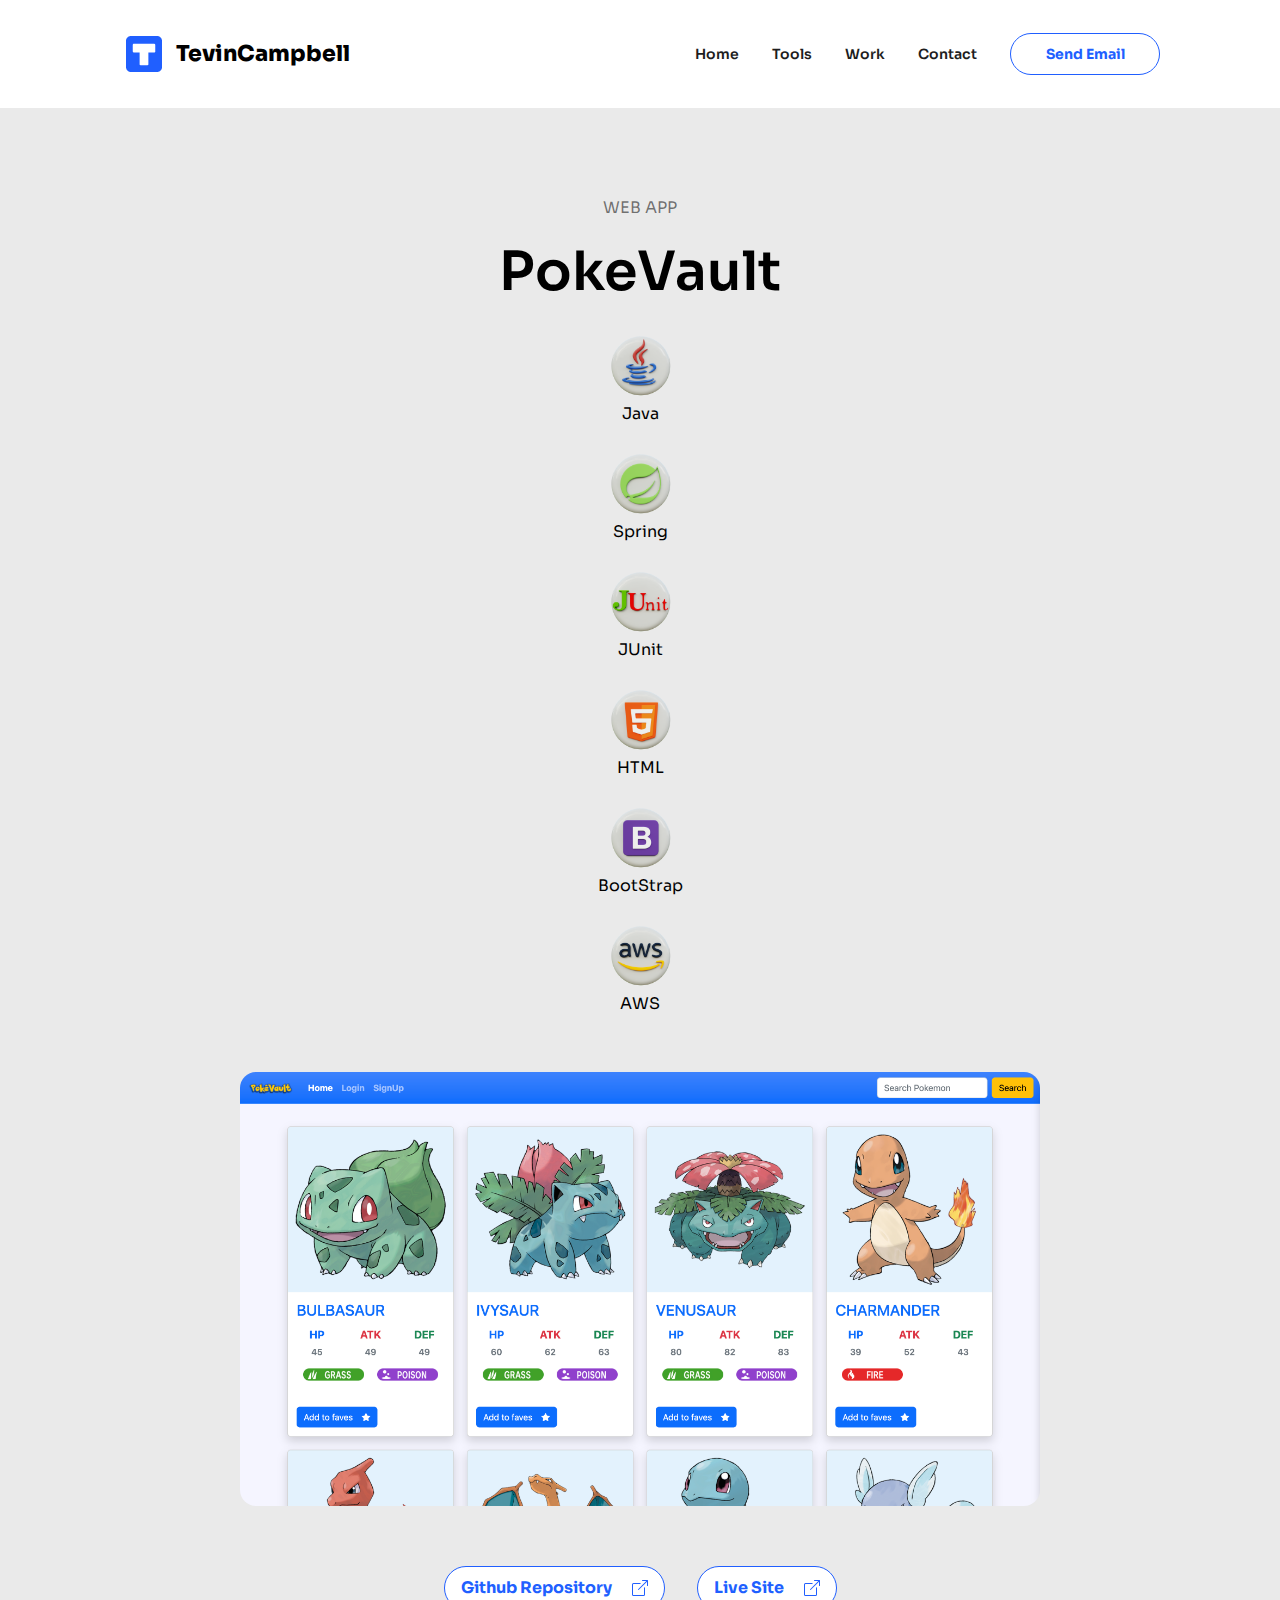
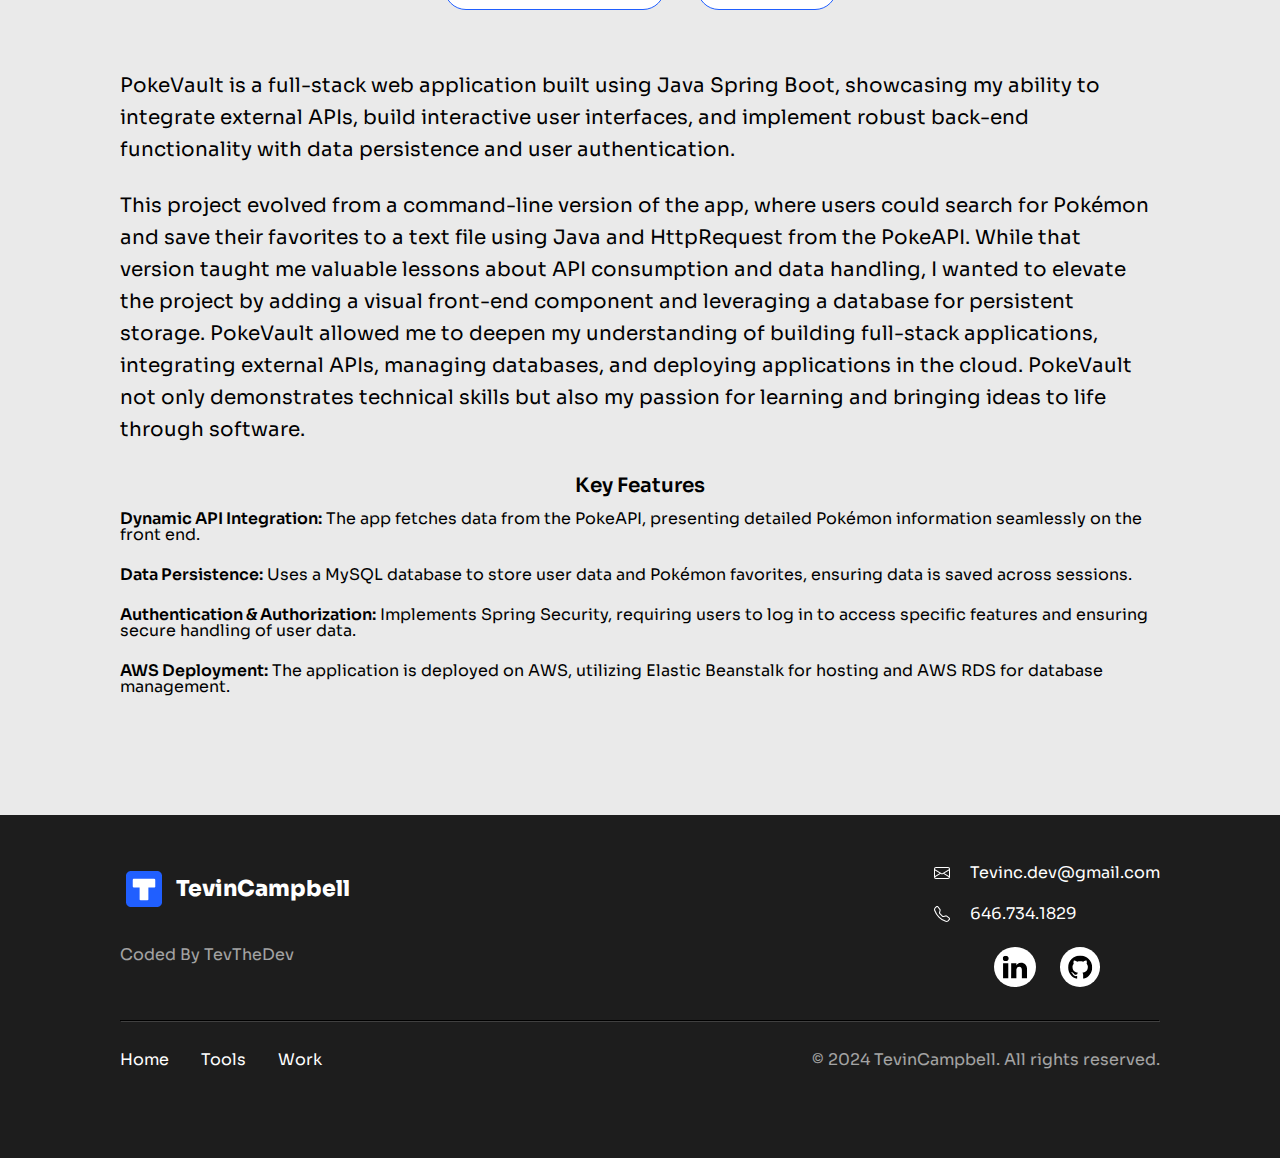
==== commit 7c6bc33d: "Refactor project tools layout and update links for PokeVault and Portfolio" ====
--- a/pokevault.html
+++ b/pokevault.html
@@ -39,9 +39,9 @@
     <main>
       <div class="main-container">
         <div class="project-container">
-          <p class="project-type">PORTFOLIO</p>
-          <h1>Personal Portfolio V1</h1>
-          <div class="project-tools">
+          <p class="project-type">WEB APP</p>
+          <h1>PokeVault</h1>
+          <div class="project-tools project-tools-poke">
             <div class="project-tool">
               <img src="images/java.png" alt="" />
               <p>Java</p>
@@ -68,10 +68,10 @@
             </div>
           </div>
           <div class="img-container">
-            <img src="images/portvoliov1-ss.png" alt="" class="project-img" />
+            <img src="images/pokedex-ss.png" alt="" class="project-img" />
           </div>
           <div class="project-links">
-            <a href="https://github.com/SidwellCampbell/Portfolio-v1"
+            <a href="https://github.com/SidwellCampbell/PokeVault"
               >Github Repository<svg
                 xmlns="http://www.w3.org/2000/svg"
                 width="16"
@@ -89,7 +89,8 @@
                   d="M16 .5a.5.5 0 0 0-.5-.5h-5a.5.5 0 0 0 0 1h3.793L6.146 9.146a.5.5 0 1 0 .708.708L15 1.707V5.5a.5.5 0 0 0 1 0z"
                 /></svg
             ></a>
-            <a href="https://tevthe.dev"
+            <a
+              href="http://pokevault-env-1.eba-rbgrgpij.us-east-2.elasticbeanstalk.com/"
               >Live Site<svg
                 xmlns="http://www.w3.org/2000/svg"
                 width="16"
--- a/css/project-styles.css
+++ b/css/project-styles.css
@@ -22,10 +22,15 @@
 .main-container .project-tools {
   width: 100%;
   display: grid;
-  grid-template-columns: repeat(6, 1fr);
   justify-content: center;
   gap: 2.4rem;
   margin-bottom: 6rem;
+}
+.main-container .project-tools .project-tools-poke {
+  grid-template-columns: repeat(6, 1fr);
+}
+.main-container .project-tools .project-tools-port {
+  grid-template-columns: repeat(5, 1fr);
 }
 .main-container .project-tools img {
   width: 7.5rem;
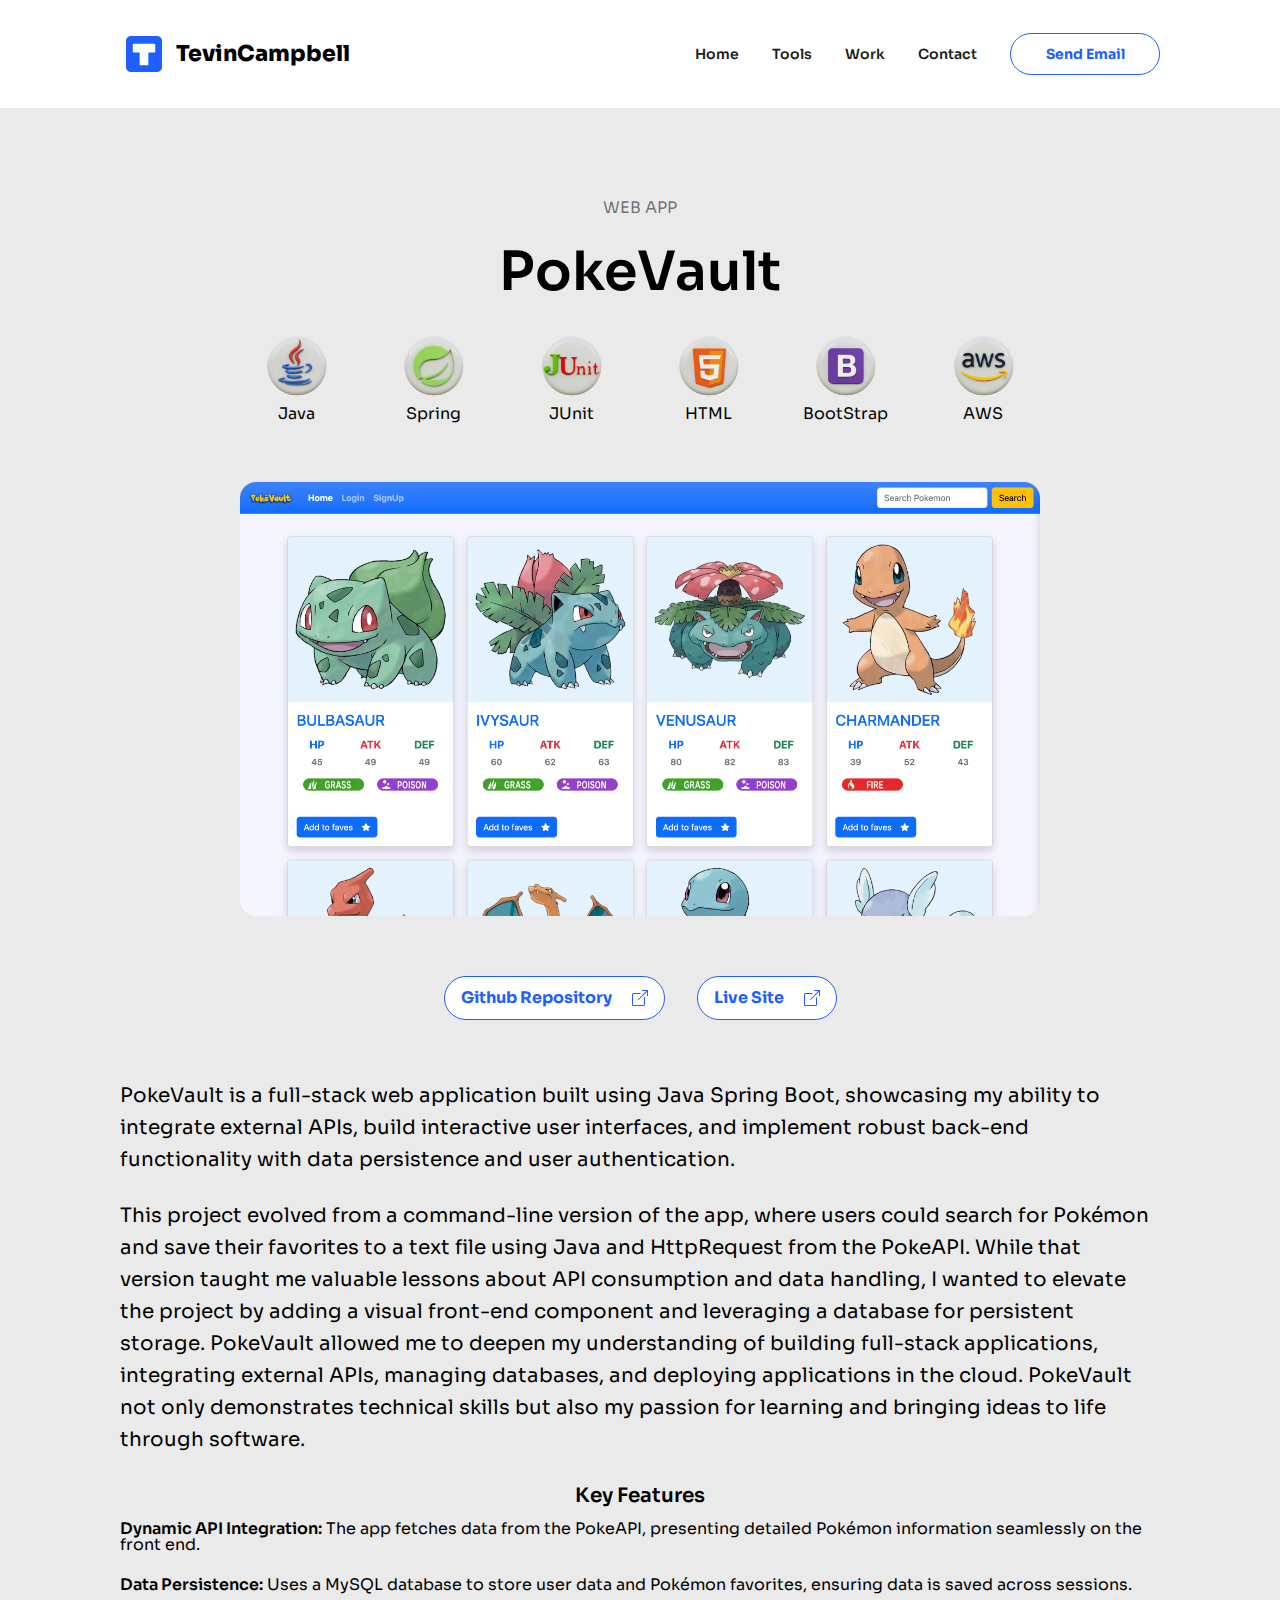
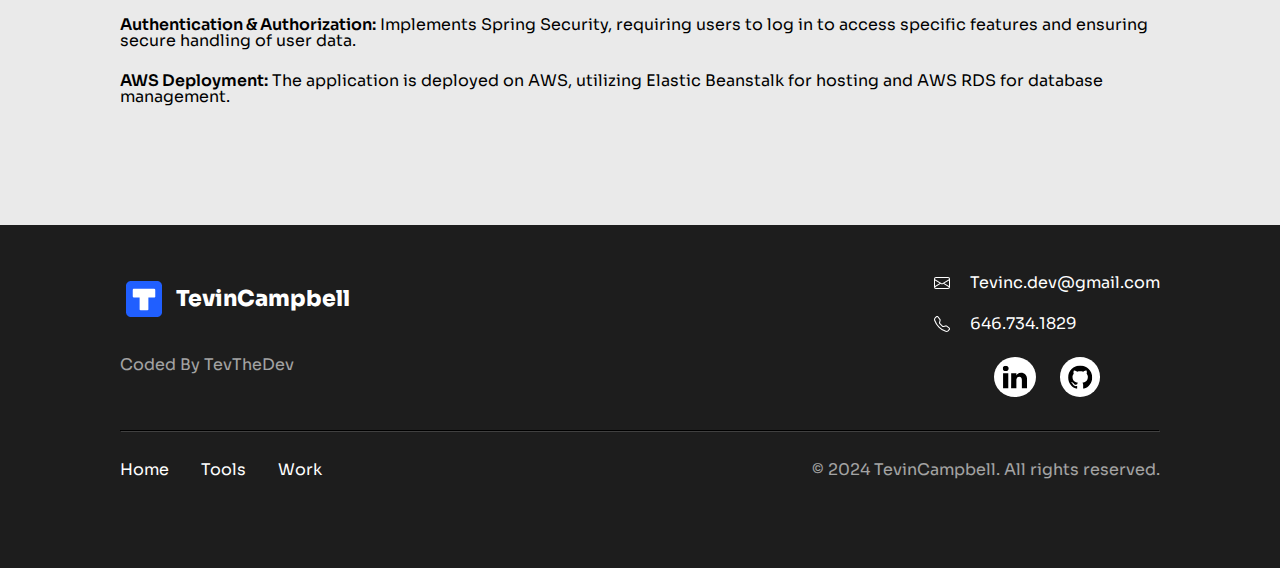
==== commit 891ce995: "Refactor project tools classes for improved CSS structure and responsiveness" ====
--- a/pokevault.html
+++ b/pokevault.html
@@ -41,7 +41,7 @@
         <div class="project-container">
           <p class="project-type">WEB APP</p>
           <h1>PokeVault</h1>
-          <div class="project-tools project-tools-poke">
+          <div class="project-tools poke">
             <div class="project-tool">
               <img src="images/java.png" alt="" />
               <p>Java</p>
--- a/css/project-styles.css
+++ b/css/project-styles.css
@@ -26,10 +26,11 @@
   gap: 2.4rem;
   margin-bottom: 6rem;
 }
-.main-container .project-tools .project-tools-poke {
+.main-container .project-tools.poke {
+  display: grid;
   grid-template-columns: repeat(6, 1fr);
 }
-.main-container .project-tools .project-tools-port {
+.main-container .project-tools.port {
   grid-template-columns: repeat(5, 1fr);
 }
 .main-container .project-tools img {
@@ -125,10 +126,7 @@
   .main-container .project-tools {
     gap: 2rem;
   }
-  .main-container .project-tools img {
-    width: 4.8rem;
-  }
-  .main-container .project-img {
+  .project-img {
     min-width: 40rem;
   }
 }